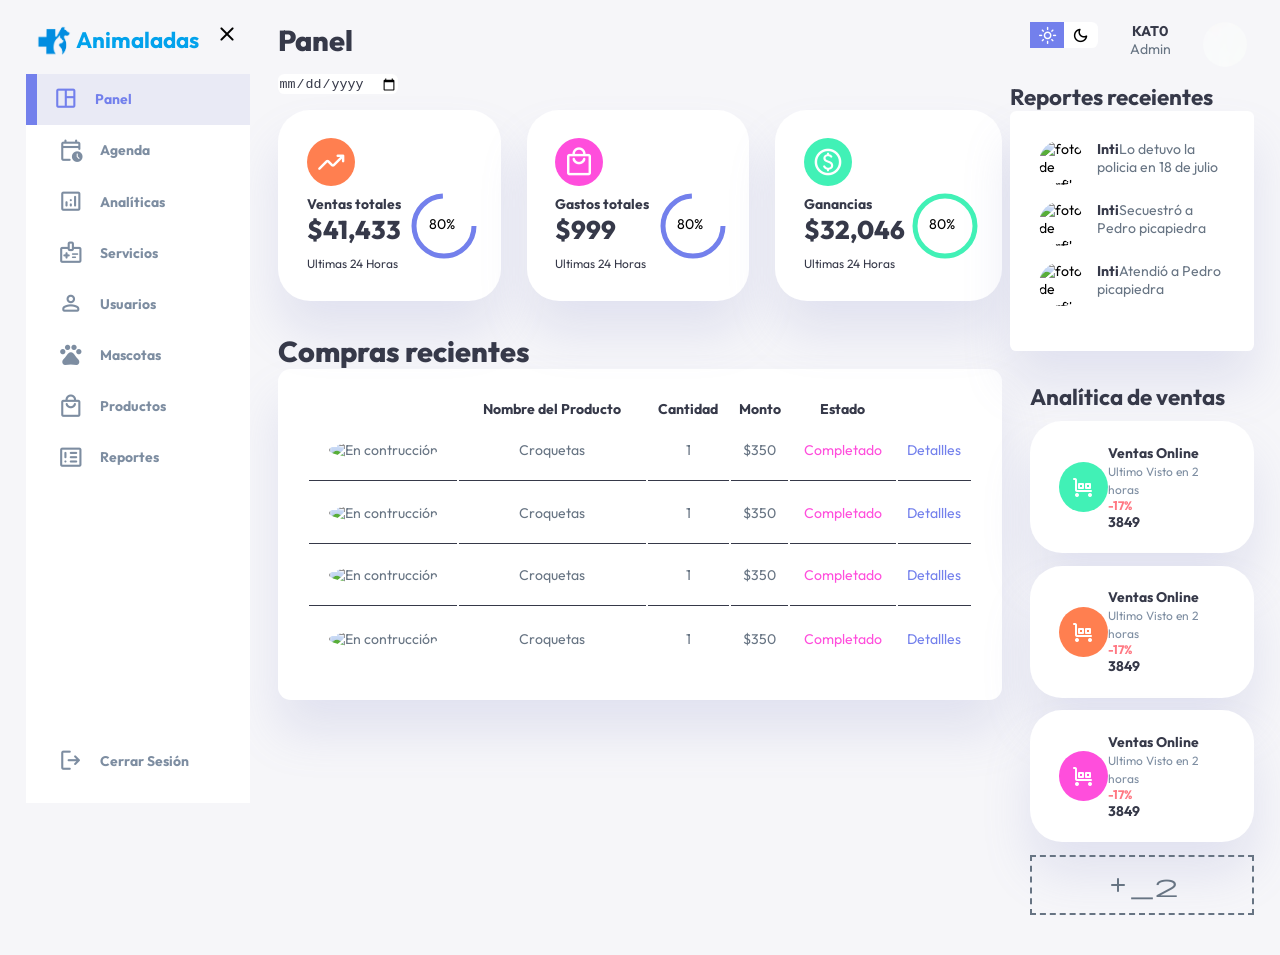
==== Dashboard/indexD.htm @ 575ad944 "Panel de Administrador 1.0" ====
<!DOCTYPE html>
<html lang="es">

<head>
    <meta charset="UTF-8">
    <meta http-equiv="X-UA-Compatible" content="IE=edge">
    <meta name="viewport" content="width=device-width, initial-scale=1.0">
    <title>Panel de Administrador
    </title>
    <link rel="stylesheet" href="style.css">
</head>

<body>

    <div class="container">
        <!-- Inicio sección logo-->
        <aside>
            <div class="top">
                <div class="logo">
                    <h2><img src="imgs/LogoVeterinaria.png" alt="logo veterinaira"><span
                            class="veterinaria">Animaladas</span></h2>
                    <div class="close" id="close_btn">
                        <span class="material-symbols-rounded"> close </span>
                    </div>
                </div>
            </div>
            <!-- Fin del top-->

            <div class="sidebar">

                <a href="#" class="active">
                    <span class="material-symbols-rounded">
                        space_dashboard
                    </span>
                    <h3>Panel</h3>
                </a>

                <a href="#">
                    <span class="material-symbols-rounded">
                        calendar_clock
                    </span>
                    <h3>Agenda</h3>
                </a>

                <a href="#">
                    <span class="material-symbols-rounded">
                        analytics
                    </span>
                    <h3>Analíticas</h3>
                </a>

                <a href="#">
                    <span class="material-symbols-rounded">
                        medical_information
                    </span>
                    <h3>Servicios</h3>
                </a>

                <a href="#">
                    <span class="material-symbols-rounded">
                        person
                    </span>
                    <h3>Usuarios</h3>
                </a>

                <a href="#">
                    <span class="material-symbols-rounded">
                        pets
                    </span>
                    <h3>Mascotas</h3>
                </a>

                <a href="#">
                    <span class="material-symbols-rounded">
                        local_mall
                    </span>
                    <h3>Productos</h3>
                </a>

                <a href="#">
                    <span class="material-symbols-rounded">
                        breaking_news
                    </span>
                    <h3>Reportes</h3>
                </a>

                <a href="#">
                    <span class="material-symbols-rounded">
                        logout
                    </span>
                    <h3>Cerrar Sesión</h3>
                </a>



            </div>


        </aside>
        <!-- Final seccíon del costado-->


        <!-- Inicio sección principal-->
        <main>
            <h1>Panel</h1>

            <div class="date">
                <input type="date">
            </div>

            <div class="insights">
                <!-- Inicio Vender-->
                <div class="ventas">
                    <span class="material-symbols-rounded">
                        trending_up
                    </span>
                    <div class="middle">
                        <div class="left">
                            <h3>Ventas totales</h3>
                            <h1>$41,433</h1>
                        </div>
                        <div class="progress">
                            <svg>
                                <circle r="30" cy="40" cx="40"> </circle>
                            </svg>
                            <div class="number"> 80%</div>
                        </div>
                    </div>
                    <small>Ultimas 24 Horas</small>
                </div>

                <!-- Fin Vender-->

                <!-- Inicio Gastos-->
                <div class="gastos">
                    <span class="material-symbols-rounded">
                        local_mall
                    </span>
                    <div class="middle">
                        <div class="left">
                            <h3>Gastos totales</h3>
                            <h1>$999</h1>
                        </div>
                        <div class="progress">
                            <svg>
                                <circle r="30" cy="40" cx="40"> </circle>
                            </svg>
                            <div class="number"> 80%</div>
                        </div>
                    </div>
                    <small>Ultimas 24 Horas</small>
                </div>

                <!-- Fin Gastos-->

                <!-- Inicio Ganancias-->
                <div class="ganancias">
                    <span class="material-symbols-rounded">
                        paid
                    </span>
                    <div class="middle">
                        <div class="left">
                            <h3>Ganancias</h3>
                            <h1>$32,046</h1>
                        </div>
                        <div class="progress">
                            <svg>
                                <circle r="30" cy="40" cx="40"> </circle>
                            </svg>
                            <div class="number"> 80%</div>
                        </div>
                    </div>
                    <small>Ultimas 24 Horas</small>
                </div>

                <!-- Fin Ganancias-->
            </div>
            <!-- Fin insides-->

            <!-- Inicio Compras recientes-->
            <div class="recient_order">
                <h1>Compras recientes</h1>
                <table>


                    <thead>
                        <tr>
                            <th><!-- Imagen--></th>
                            <th>Nombre del Producto</th>
                            <th>Cantidad</th>
                            <th>Monto</th>
                            <th>Estado</th>
                        </tr>
                    </thead>

                    <tbody>

                        <tr>
                            <td><img class="imagen-producto"
                                    src="https://www.shutterstock.com/shutterstock/photos/106914167/display_1500/stock-photo-under-construction-d-little-human-character-the-builder-sitting-with-a-laptop-side-view-people-106914167.jpg"
                                    alt="En contrucción"></td>
                            <td>Croquetas</td>
                            <td>1</td>
                            <td>$350</td>
                            <td class="warning"> Completado</td>
                            <td class="primary">Detallles</td>
                        </tr>

                        <tr>
                            <td><img class="imagen-producto"
                                    src="https://www.shutterstock.com/shutterstock/photos/106914167/display_1500/stock-photo-under-construction-d-little-human-character-the-builder-sitting-with-a-laptop-side-view-people-106914167.jpg"
                                    alt="En contrucción"></td>
                            <td>Croquetas</td>
                            <td>1</td>
                            <td>$350</td>
                            <td class="warning"> Completado</td>
                            <td class="primary">Detallles</td>
                        </tr>

                        <tr>
                            <td><img class="imagen-producto"
                                    src="https://www.shutterstock.com/shutterstock/photos/106914167/display_1500/stock-photo-under-construction-d-little-human-character-the-builder-sitting-with-a-laptop-side-view-people-106914167.jpg"
                                    alt="En contrucción"></td>
                            <td>Croquetas</td>
                            <td>1</td>
                            <td>$350</td>
                            <td class="warning"> Completado</td>
                            <td class="primary">Detallles</td>
                        </tr>

                        <tr>
                            <td><img class="imagen-producto"
                                    src="https://www.shutterstock.com/shutterstock/photos/106914167/display_1500/stock-photo-under-construction-d-little-human-character-the-builder-sitting-with-a-laptop-side-view-people-106914167.jpg"
                                    alt="En contrucción"></td>
                            <td>Croquetas</td>
                            <td>1</td>
                            <td>$350</td>
                            <td class="warning"> Completado</td>
                            <td class="primary">Detallles</td>
                        </tr>

                    </tbody>

                </table>
            </div>



            <!-- Fin Compras recientes-->

        </main>
        <!-- Final sección principal-->

        <!--  Inicio sección derecha-->
        <div class="right">
            <div class="top">

                <button id="menu_bar">
                    <span class="material-symbols-rounded">
                        menu
                    </span>
                </button>
                <div class="theme-toggler">
                    <span class="material-symbols-rounded active">
                        light_mode
                    </span>
                    <span class="material-symbols-rounded">
                        dark_mode
                    </span>
                </div>
                <div class="profile">
                    <div class="info">
                        <p><b>KAT0</b></p>
                        <p>Admin</p>
                        <small class="text-muted"></small>
                    </div>
                    <div class="profile-photo">
                        <img src="imgs/Designer (1).png" alt="Foto de perfil">
                    </div>
                </div>
            </div>
            <!--Termina el top-->

            <!-- Inicio reportes recientes-->
            <div class="reportes-recientes">
                <h2>Reportes receientes</h2>
                <div class="updates">
                    <div class="update">
                        <div class="profile-photo">
                            <img src="https://media.tenor.com/4DgzaemGVRIAAAAM/void-eyes.gif" alt="foto de perfil-2">
                        </div>
                        <div class="message">
                            <p><b>Inti</b>Lo detuvo la policia en 18 de julio</p>
                        </div>
                    </div>

                    <div class="update">
                        <div class="profile-photo">
                            <img src="https://media.tenor.com/4DgzaemGVRIAAAAM/void-eyes.gif" alt="foto de perfil-2">
                        </div>
                        <div class="message">
                            <p><b>Inti</b>Secuestró a Pedro picapiedra</p>
                        </div>
                    </div>

                    <div class="update">
                        <div class="profile-photo">
                            <img src="https://media.tenor.com/4DgzaemGVRIAAAAM/void-eyes.gif" alt="foto de perfil-2">
                        </div>
                        <div class="message">
                            <p><b>Inti</b>Atendió a Pedro picapiedra</p>
                        </div>
                    </div>
                </div>

            </div>

            <!-- Fin reportes recientes-->

            <!--Inicio Analítica de ventas-->
            <div class="analitica-ventas">
                <h2>Analítica de ventas</h2>

                <div class="item">
                    <div class="icon">
                        <span class="material-symbols-rounded">
                            trolley
                        </span>
                    </div>

                    <div class="right_text">
                        <div class="info">
                            <h3>Ventas Online</h3>
                            <small class="text-muted"> Ultimo Visto en 2 horas</small>
                        </div>
                        <h5 class="danger">-17%</h5>
                        <h3>3849</h3>
                    </div>

                </div>

                <div class="item">
                    <div class="icon">
                        <span class="material-symbols-rounded">
                            trolley
                        </span>
                    </div>

                    <div class="right_text">
                        <div class="info">
                            <h3>Ventas Online</h3>
                            <small class="text-muted"> Ultimo Visto en 2 horas</small>
                        </div>
                        <h5 class="danger">-17%</h5>
                        <h3>3849</h3>
                    </div>

                </div>

                <div class="item">
                    <div class="icon">
                        <span class="material-symbols-rounded">
                            trolley
                        </span>
                    </div>

                    <div class="right_text">
                        <div class="info">
                            <h3>Ventas Online</h3>
                            <small class="text-muted"> Ultimo Visto en 2 horas</small>
                        </div>
                        <h5 class="danger">-17%</h5>
                        <h3>3849</h3>
                    </div>

                </div>
            </div>




            <!--Fin Analítica de ventas-->
            <div class="añadir_productos">
                <div>
                    <span class="material-symbols-rounded">
                        add_2
                    </span>
                </div>
            </div>
        </div>

        <!--  Final sección derecha-->

    </div>



    <script src="script.js"></script>
</body>

</html>
---- Dashboard/style.css ----
/* Iconos */
@import url('https://fonts.googleapis.com/css2?family=Material+Symbols+Rounded:opsz,wght,FILL,GRAD@20..48,100..700,0..1,-50..200');

/*Fuente */
@import url('https://fonts.googleapis.com/css2?family=Google+Sans:ital,opsz,wght@0,17..18,400..700;1,17..18,400..700&family=Outfit:wght@100..900&display=swap');

/*Variables para reutilizar*/
:root {
    --clr-veterinaria: #02A2EC;
    --clr-principal: #7380ec;
    --clr-peligro: #ff7782;
    --clr-exito: #41f1b6;
    --clr-blanco: #fff;
    --clr-info-oscuro: #7d8da1;
    --clr-info-claro: #dce1eb;
    --clr-oscuro: #363949;
    --clr-advertencia: #ff4edc;
    --clr-claro: rgba(132, 139, 200, 0.18);
    --clr-variante-principal: #111e88;
    --clr-variante-oscura: #677483;
    --clr-fondo: #f6f6f9;

    --radio-borde-tarjeta: 2rem;
    --radio-borde-1: 0.4rem;
    --radio-borde-2: 0.8rem;
    --radio-borde-3: 1.2rem;
    --relleno-tarjeta: 1.8rem;
    --relleno-1: 1.2rem;
    --sombra-caja: 0 2rem 3rem var(--clr-claro);
}
/***********************
Modo Oscuro
********************* */
.dark-theme-variables {
    --clr-fondo: #181a1e;
    --clr-blanco: #202528;
    --clr-claro: rgba(0, 0, 0, 0.4);
    --clr-oscuro: #edeffd;
    --clr-variante-oscura: #a3bdcc;
    --sombra-caja: 0 2rem 3rem var(--clr-claro);
}



* {
    margin: 0;
    padding: 0;
    box-sizing: border-box;
    text-decoration: none;
    border: 0;
    list-style: none;
    appearance: none;

}

body {
    font-family: "Outfit", sans-serif;
    font-optical-sizing: auto;
    font-weight: 400;
    font-style: normal;
    width: 100vw;
    height: 100vh;
    font-size: 0.88rem;
    user-select: none;
    overflow-x: hidden;
    background-color: var(--clr-fondo);

}



.container {
    display: grid;
    width: 96%;
    gap: 1.8rem;
    grid-template-columns: 14rem auto 14rem;
    margin: 0 auto;
}

a {
    color: var(--clr-oscuro);
}

/* Lineas de texto */
h1 {
    font-weight: 800;
    font-size: 1.8rem;
}

h2 {
    font-weight: 00;
    font-size: 1.4rem;
}

h3 {
    font-size: 0.87rem;
}

h4 {
    font-size: 0.8rem;
}

h5 {
    font-size: 0.77rem;
}

small {
    font-size: 0.75rem;
    color: var(--clr-oscuro);
}


.profile-photo {
    width: 2.8rem;
    height: 2.8rem;
    border-radius: 50%;
    overflow: hidden;
}

.imagen-producto {
    width: 2rem;
    height: 2rem;
    border-radius: 100%;
    object-fit: cover;
}

.text-muted {
    color: var(--clr-info-oscuro);
}

p {
    color: var(--clr-variante-oscura)
}

b {
    color: var(--clr-oscuro)
}
.veterinaria{
    color: var(--clr-veterinaria);
}
.primary {
    color: var(--clr-principal);
}

.success {
    color: var(--clr-exito);
}

.danger {
    color: var(--clr-peligro);
}

.warning {
    color: var(--clr-advertencia);
}

/*Barra del Costado*/

aside {
    height: 100vh;

}

aside .top {
    background-color: var(--clr-fondo);
    display: flex;
    justify-content: space-around;
    align-items: center;
    margin-top: 1.4rem;

}

aside .logo {
    display: flex;
    gap: 1rem;
}

aside .top h2 img {
    background-color: transparent;
    width: 2.2rem;
    height: 2.2rem;
    object-fit: contain;
    flex-shrink: 0;
}

aside .top h2 {
    display: flex;
    align-items: center;
    gap: 0.35rem;
    white-space: nowrap;
}



/*************************
Barra del otro costado xd
*************************/

aside .sidebar {
    background-color: var(--clr-blanco);
    display: flex;
    flex-direction: column;
    height: 81vh;
    position: relative;
    top: 1rem;

}

aside .h3 {
    font-weight: 400;
}

aside .sidebar a {
    display: flex;
    color: var(--clr-info-oscuro);
    margin-left: 2rem;
    gap: 1rem;
    align-items: center;
    height: 3.2rem;
    transition: all .1 ease-in;

}

aside .sidebar a span {
    font-size: 1.6rem;
    transition: all .1 ease-in;

}

aside .sidebar a:last-child {
    position: absolute;
    bottom: 1rem;
    width: 100%;
}

aside .sidebar a.active {
    background: var(--clr-claro);
    color: var(--clr-principal);
    margin-left: 0;
    border-left: 5px solid var(--clr-principal);
}

aside .sidebar a.active::before {
    content: '';
    width: 6px;
    height: 100%;
    background-color: var(--clr-principal);

}

aside .sidebar a:hover {
    color: var(--clr-principal);
}

aside .sidebar a:hover span {
    margin-left: 0.1rem;
    transition: .3s ease;
}

aside .sidebar a span.msg_count {
    background: var(--clr-peligro);
    color: var(--clr-blanco);
    padding: 2px 5px;
    font-size: 11px;
    border-radius: var(--radio-borde-1);
}


/* **************************************
Empieza el estilo de la sección principal MAIN
****************************************/

main {
    margin-top: 1.4rem;
    width: auto;

}

main input {
    background-color: transparent;
    border: 0;
    outline: 0;
    color: var(--clr-oscuro);
}

main .date {
    display: inline-block;
    background-color: var(--clr-blanco);
    border-radius: var(--radio-borde-1);
    margin-top: 1rem;
    padding: 0, 5rem 1.6rem;
}

main .insights {
    display: grid;
    grid-template-columns: repeat(3, 1fr);
    gap: 1.6rem;
}

main .insights>div {
    background-color: var(--clr-blanco);
    padding: var(--relleno-tarjeta);
    border-radius: var(--radio-borde-tarjeta);
    margin-top: 1rem;
    box-shadow: var(--sombra-caja);
    transition: all 0.3s ease;
}

main .insights>div:hover {
    box-shadow: none;
}

main .insights>div span {
    background-color: coral;
    padding: 0.5rem;
    border-radius: 50%;
    color: var(--clr-blanco);
    font-size: 2rem;
}

main .insights>div.gastos span {
    background: var(--clr-advertencia);
}

main .insights>div.ganancias span {
    background: var(--clr-exito);
}

main .insights>div .middle {
    display: flex;
    align-items: center;
    justify-content: space-between;
}

main .insights>div .middle h1 {
    font-size: 1.6rem;
}

main h1 {
    color: var(--clr-oscuro)
}

main .insights h1 {
    color: var(--clr-oscuro)
}

main .insights h3 {
    color: var(--clr-oscuro)
}

main .insights p {
    color: var(--clr-oscuro)
}

main .insights .progress {
    position: relative;
    height: 68px;
    width: 68px;
    border-radius: 50px;
}

main .insights svg {
    height: 150px;
    height: 150px;
    position: absolute;
    top: 0;
}

main .insights svg circle {
    fill: none;
    stroke: var(--clr-principal);
    transform: rotate(270, 80, 80);
    stroke-width: 5;
}

main .insights .ventas svg circle {
    stroke-dashoffset: 10;
    stroke-dasharray: 150;
}

main .insights .gastos svg circle {
    stroke-dashoffset: 10;
    stroke-dasharray: 150;
}

main .insights .ganancias svg circle {
    stroke: var(--clr-exito);
}

main .insights .progress .number {
    position: absolute;
    top: 5%;
    left: 5%;
    height: 100%;
    width: 100%;
    display: flex;
    justify-content: center;
    align-items: center;
}

main .recient_order {
    margin-top: 2rem;
}

main .recient_order h2 {
    color: var(--clr-oscuro);
}

main .recient_order table {
    background-color: var(--clr-blanco);
    width: 100%;
    border-radius: var(--radio-borde-2);
    padding: var(--relleno-tarjeta);
    text-align: center;
    box-shadow: var(--sombra-caja);
    transition: all 0.3s ease;
    color: var(--clr-oscuro);
}

main .recient_order table:hover {
    box-shadow: none;
}

main table tbody tr {
    height: 3.8rem;
    border-bottom: 1px solid var(--clr-blanco);
    color: var(--clr-variante-oscura);
}

main table tbody td {
    height: 3.8rem;
    border-bottom: 1px solid var(--clr-oscuro);

}

main table tbody tr:last-child td {
    border: none;
}

main .recient_order a {
    text-align: center;
    display: block;
    margin: 1rem;
}


/* *************************************
 Empieza el estilo de la sección derecha 
*************************************** */

.right {
    margin-top: 1.4rem;
}

.right h2 {
    color: var(--clr-oscuro)
}

.right .top {
    display: flex;
    justify-content: start;
    gap: 2rem;
}

.right .top button {
    display: none;

}

.right .theme-toggler {
    background-color: var(--clr-blanco);
    display: flex;
    justify-content: space-between;
    height: 1.6rem;
    width: 4.2rem;
    cursor: pointer;
    border-radius: var(--radio-borde-1);
}


.right .theme-toggler span {
    font-size: 1.2rem;
    width: 50%;
    height: 100%;
    display: flex;
    align-items: center;
    justify-content: center;
}

.right .theme-toggler span.active {
    background-color: var(--clr-principal);
    color: white;
}

.right .top .profile {
    display: flex;
    gap: 2rem;
    text-align: center;
}

.right .info h3 {
    color: var(--clr-oscuro);
}

.right .item h3 {
    color: var(--clr-oscuro);
}

/* Reportes recientes*/

.right .reportes-recientes {
    margin-top: 1rem;
    margin-left: -20px;

}

.right .reportes-recientes .updates {
    background-color: var(--clr-blanco);
    padding: var(--relleno-tarjeta);
    border-radius: var(--radio-borde-1);
    box-shadow: var(--sombra-caja);
    transition: all .3s ease;
}

.right .reportes-recientes .updates:hover {
    box-shadow: none;
}

.right .reportes-recientes .update {
    display: grid;
    grid-template-columns: 2.6rem auto;
    gap: 1rem;
    margin-bottom: 1rem;
}

/*Analitica de ventas*/

.right .analitica-ventas {
    margin-top: 2rem;
}

.right .analitica-ventas .item {
    background-color: var(--clr-blanco);
    display: flex;
    justify-content: space-between;
    align-items: center;
    gap: 1;
    margin: 10px 0;
    width: 100%;
    margin-bottom: 0.8rem;
    padding: 1.4rem var(--relleno-tarjeta);
    border-radius: var(--radio-borde-tarjeta);
    box-shadow: var(--sombra-caja);
}

.right .analitica-ventas .item:hover {
    box-shadow: none;
}

.right .analitica-ventas .item .icon {
    background-color: coral;
    padding: 0.6rem;
    color: var(--clr-blanco);
    border-radius: 50%;
    width: 50px;
    height: 50px;
    display: flex;
    align-items: center;
    justify-content: center;
}

.right .analitica-ventas .item:nth-child(2) .icon {
    background-color: var(--clr-exito);
}

.right .analitica-ventas .item:nth-child(4) .icon {
    background-color: var(--clr-advertencia);
}

.añadir_productos div {
    display: flex;
    height: 60px;
    width: 100%;
    text-align: center;
    justify-content: center;
    align-items: center;
    border: 2px dashed;
    color: var(--clr-variante-oscura);
    margin-bottom: 40px;
}

/* ***********
Query de Media
************* */
@media screen and (max-width: 1200px) {
    .container {
        width: 94%;
        grid-template-columns: 7rem auto 14rem;

    }

    aside .sidebar h3 {
        display: none;

    }

    aside .sidebar a:last-child {
        position: relative;
        margin-top: 1.8rem;
    }

    main .insights {
        display: grid;
        grid-template-columns: repeat(1, 1fr);
    }
    main h1{
        text-align: center;
    }
}

/* ***********
Query de Media para teléfonos
************* */

@media screen and (max-width: 786px) {
    .container {
        width: 100%;
        grid-template-columns: repeat(1, 1fr);
    }

    aside {
        position: fixed;
        width: 18rem;
        z-index: 3;
        background-color: var(--clr-blanco);
        display: none;
        left: -100px;
        animation: menuAni .3s forwards;
    }
    @keyframes menuAni {
        to{
            left: 0;
        }
        
        
    }



    aside .logo h2 {
        display: inline;
    }

    aside .sidebar h3 {
        display: inline;
    }

    aside .sidebar a {
        width: 100%;
        height: 3.4rem;
    }

    aside .top div.close span {
        display: inline;
        position: absolute;
        right: 0;
        margin-right: 30px;
        font-size: 35px;
        cursor: pointer;
    }

    .right .top {
        position: fixed;
        top: 0;
        left: 0;
        display: flex;
        justify-content: center;
        align-items: center;
        padding: 0 0.8rem;
        background: var(--clr-blanco);
        width: 100%;
        height: 4.6rem;
        z-index: 2;
        box-shadow: 0 1rem 1rem var(--sombra-caja);
        margin: 0;

    }

    main .insights {
        display: grid;
        grid-template-columns: repeat(1, 1fr);
        gap: 1.6rem;
        padding: 40px;

    }

    main .recient_order {
        padding: 30px;
        margin: 0 auto;
    }

    .right .profile {
        position: absolute;
        left: 70%;
    }

    .right .reportes-recientes {
        padding: 30px;
    }

    .right .analitica-ventas {
        padding: 30px;
    }

    .añadir_productos {
        padding: 30px;
        cursor: pointer;
    }
.right .top button{
    display: inline-block;
background: transparent;
cursor: pointer;
color: var(--clr-oscuro);
position: absolute;
left: 1rem;
}

}
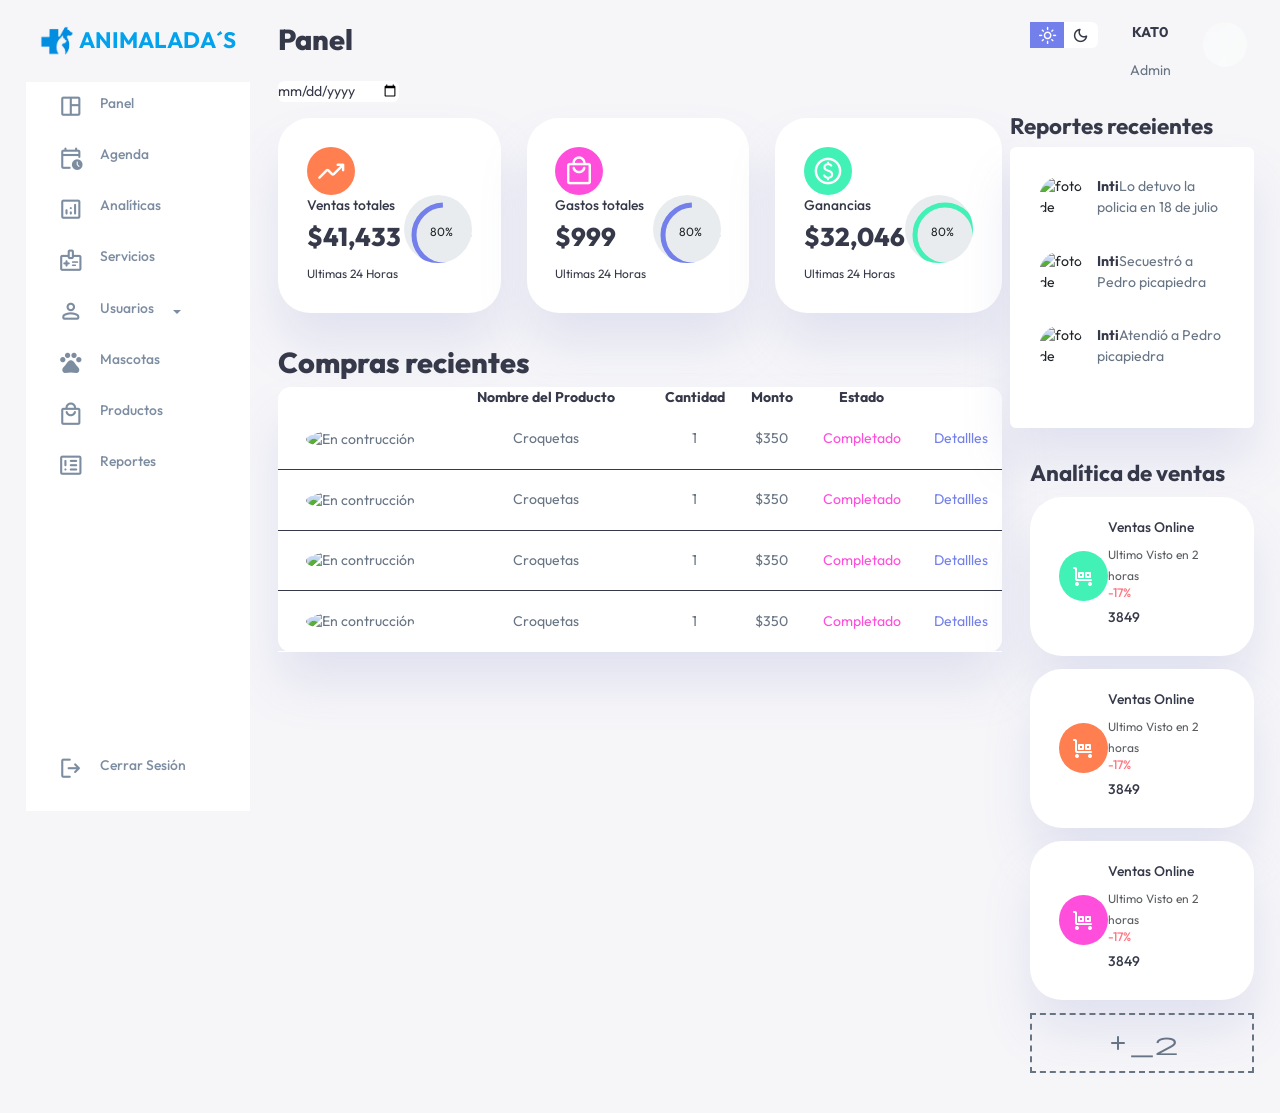
==== commit e51b01a8: "Dashboard 1.1 auran't" ====
--- a/Dashboard/indexD.htm
+++ b/Dashboard/indexD.htm
@@ -7,18 +7,25 @@
     <meta name="viewport" content="width=device-width, initial-scale=1.0">
     <title>Panel de Administrador
     </title>
-    <link rel="stylesheet" href="style.css">
+    <!--BootStrap-->
+    <link href="https://cdn.jsdelivr.net/npm/bootstrap@5.3.8/dist/css/bootstrap.min.css" rel="stylesheet"
+        integrity="sha384-sRIl4kxILFvY47J16cr9ZwB07vP4J8+LH7qKQnuqkuIAvNWLzeN8tE5YBujZqJLB" crossorigin="anonymous">
+    <!-- Hoja de estilos-->
+        <link rel="stylesheet" href="style.css">
+<!--DataTable-->
+        <link rel="stylesheet" href="https://cdn.datatables.net/3.1.2/css/dataTables.bootstrap5.min.css">
+<link rel="icon" type="image/png" href="favicon.png">
 </head>
 
 <body>
 
-    <div class="container">
+    <div class="dashboard-container">
         <!-- Inicio sección logo-->
         <aside>
             <div class="top">
                 <div class="logo">
                     <h2><img src="imgs/LogoVeterinaria.png" alt="logo veterinaira"><span
-                            class="veterinaria">Animaladas</span></h2>
+                            class="veterinaria">ANIMALADA´S</span></h2>
                     <div class="close" id="close_btn">
                         <span class="material-symbols-rounded"> close </span>
                     </div>
@@ -26,65 +33,70 @@
             </div>
             <!-- Fin del top-->
 
-            <div class="sidebar">
-
-                <a href="#" class="active">
+            <nav id="sidebar">
+
+                <a href="#" data-section="panel">
                     <span class="material-symbols-rounded">
                         space_dashboard
                     </span>
                     <h3>Panel</h3>
                 </a>
 
-                <a href="#">
+                <a href="#" data-section="agenda">
                     <span class="material-symbols-rounded">
                         calendar_clock
                     </span>
                     <h3>Agenda</h3>
                 </a>
 
-                <a href="#">
+                <a href="#" data-section="analiticas">
                     <span class="material-symbols-rounded">
                         analytics
                     </span>
                     <h3>Analíticas</h3>
                 </a>
 
-                <a href="#">
+                <a href="#" data-section="servicios">
                     <span class="material-symbols-rounded">
                         medical_information
                     </span>
                     <h3>Servicios</h3>
                 </a>
 
-                <a href="#">
-                    <span class="material-symbols-rounded">
-                        person
-                    </span>
-                    <h3>Usuarios</h3>
-                </a>
-
-                <a href="#">
+                <div class="dropdown usuarios-dropdown">
+                    <a href="#" class="usuarios-toggle dropdown-toggle" data-bs-toggle="dropdown"
+                        data-bs-display="static" aria-expanded="false">
+                        <span class="material-symbols-rounded">person</span>
+                        <h3>Usuarios</h3>
+                    </a>
+                    <ul class="dropdown-menu">
+                        <li><a class="dropdown-item" href="#" data-section="clientes">Clientes</a></li>
+                        <li><a class="dropdown-item" href="#" data-section="empleados">Empleados</a></li>
+                    </ul>
+                </div>
+
+                <a href="#" data-section="mascotas">
                     <span class="material-symbols-rounded">
                         pets
                     </span>
                     <h3>Mascotas</h3>
                 </a>
 
-                <a href="#">
+                <a href="#" data-section="productos">
                     <span class="material-symbols-rounded">
                         local_mall
                     </span>
                     <h3>Productos</h3>
                 </a>
 
-                <a href="#">
+                <a href="#" data-section="reportes">
                     <span class="material-symbols-rounded">
                         breaking_news
                     </span>
                     <h3>Reportes</h3>
                 </a>
 
-                <a href="#">
+                <a href="#" data-section="logout">
                     <span class="material-symbols-rounded">
                         logout
                     </span>
@@ -93,7 +105,7 @@
 
 
 
-            </div>
+            </nav>
 
 
         </aside>
@@ -102,152 +114,210 @@
 
         <!-- Inicio sección principal-->
         <main>
-            <h1>Panel</h1>
-
-            <div class="date">
-                <input type="date">
-            </div>
-
-            <div class="insights">
-                <!-- Inicio Vender-->
-                <div class="ventas">
-                    <span class="material-symbols-rounded">
-                        trending_up
-                    </span>
-                    <div class="middle">
-                        <div class="left">
-                            <h3>Ventas totales</h3>
-                            <h1>$41,433</h1>
-                        </div>
-                        <div class="progress">
-                            <svg>
-                                <circle r="30" cy="40" cx="40"> </circle>
-                            </svg>
-                            <div class="number"> 80%</div>
-                        </div>
-                    </div>
-                    <small>Ultimas 24 Horas</small>
-                </div>
-
-                <!-- Fin Vender-->
-
-                <!-- Inicio Gastos-->
-                <div class="gastos">
-                    <span class="material-symbols-rounded">
-                        local_mall
-                    </span>
-                    <div class="middle">
-                        <div class="left">
-                            <h3>Gastos totales</h3>
-                            <h1>$999</h1>
-                        </div>
-                        <div class="progress">
-                            <svg>
-                                <circle r="30" cy="40" cx="40"> </circle>
-                            </svg>
-                            <div class="number"> 80%</div>
-                        </div>
-                    </div>
-                    <small>Ultimas 24 Horas</small>
-                </div>
-
-                <!-- Fin Gastos-->
-
-                <!-- Inicio Ganancias-->
-                <div class="ganancias">
-                    <span class="material-symbols-rounded">
-                        paid
-                    </span>
-                    <div class="middle">
-                        <div class="left">
-                            <h3>Ganancias</h3>
-                            <h1>$32,046</h1>
-                        </div>
-                        <div class="progress">
-                            <svg>
-                                <circle r="30" cy="40" cx="40"> </circle>
-                            </svg>
-                            <div class="number"> 80%</div>
-                        </div>
-                    </div>
-                    <small>Ultimas 24 Horas</small>
-                </div>
-
-                <!-- Fin Ganancias-->
-            </div>
-            <!-- Fin insides-->
-
-            <!-- Inicio Compras recientes-->
-            <div class="recient_order">
-                <h1>Compras recientes</h1>
-                <table>
-
-
-                    <thead>
-                        <tr>
-                            <th><!-- Imagen--></th>
-                            <th>Nombre del Producto</th>
-                            <th>Cantidad</th>
-                            <th>Monto</th>
-                            <th>Estado</th>
-                        </tr>
-                    </thead>
-
-                    <tbody>
-
-                        <tr>
-                            <td><img class="imagen-producto"
-                                    src="https://www.shutterstock.com/shutterstock/photos/106914167/display_1500/stock-photo-under-construction-d-little-human-character-the-builder-sitting-with-a-laptop-side-view-people-106914167.jpg"
-                                    alt="En contrucción"></td>
-                            <td>Croquetas</td>
-                            <td>1</td>
-                            <td>$350</td>
-                            <td class="warning"> Completado</td>
-                            <td class="primary">Detallles</td>
-                        </tr>
-
-                        <tr>
-                            <td><img class="imagen-producto"
-                                    src="https://www.shutterstock.com/shutterstock/photos/106914167/display_1500/stock-photo-under-construction-d-little-human-character-the-builder-sitting-with-a-laptop-side-view-people-106914167.jpg"
-                                    alt="En contrucción"></td>
-                            <td>Croquetas</td>
-                            <td>1</td>
-                            <td>$350</td>
-                            <td class="warning"> Completado</td>
-                            <td class="primary">Detallles</td>
-                        </tr>
-
-                        <tr>
-                            <td><img class="imagen-producto"
-                                    src="https://www.shutterstock.com/shutterstock/photos/106914167/display_1500/stock-photo-under-construction-d-little-human-character-the-builder-sitting-with-a-laptop-side-view-people-106914167.jpg"
-                                    alt="En contrucción"></td>
-                            <td>Croquetas</td>
-                            <td>1</td>
-                            <td>$350</td>
-                            <td class="warning"> Completado</td>
-                            <td class="primary">Detallles</td>
-                        </tr>
-
-                        <tr>
-                            <td><img class="imagen-producto"
-                                    src="https://www.shutterstock.com/shutterstock/photos/106914167/display_1500/stock-photo-under-construction-d-little-human-character-the-builder-sitting-with-a-laptop-side-view-people-106914167.jpg"
-                                    alt="En contrucción"></td>
-                            <td>Croquetas</td>
-                            <td>1</td>
-                            <td>$350</td>
-                            <td class="warning"> Completado</td>
-                            <td class="primary">Detallles</td>
-                        </tr>
-
-                    </tbody>
-
-                </table>
-            </div>
-
-
-
-            <!-- Fin Compras recientes-->
-
+            <section id="panel" class="main-section active">
+                <h1>Panel</h1>
+
+                <div class="date">
+                    <input type="date">
+                </div>
+
+                <div class="insights">
+                    <!-- Inicio Vender-->
+                    <div class="ventas">
+                        <span class="material-symbols-rounded">
+                            trending_up
+                        </span>
+                        <div class="middle">
+                            <div class="left">
+                                <h3>Ventas totales</h3>
+                                <h1>$41,433</h1>
+                            </div>
+                            <div class="progress">
+                                <svg>
+                                    <circle r="30" cy="40" cx="40"> </circle>
+                                </svg>
+                                <div class="number"> 80%</div>
+                            </div>
+                        </div>
+                        <small>Ultimas 24 Horas</small>
+                    </div>
+
+                    <!-- Fin Vender-->
+
+                    <!-- Inicio Gastos-->
+                    <div class="gastos">
+                        <span class="material-symbols-rounded">
+                            local_mall
+                        </span>
+                        <div class="middle">
+                            <div class="left">
+                                <h3>Gastos totales</h3>
+                                <h1>$999</h1>
+                            </div>
+                            <div class="progress">
+                                <svg>
+                                    <circle r="30" cy="40" cx="40"> </circle>
+                                </svg>
+                                <div class="number"> 80%</div>
+                            </div>
+                        </div>
+                        <small>Ultimas 24 Horas</small>
+                    </div>
+
+                    <!-- Fin Gastos-->
+
+                    <!-- Inicio Ganancias-->
+                    <div class="ganancias">
+                        <span class="material-symbols-rounded">
+                            paid
+                        </span>
+                        <div class="middle">
+                            <div class="left">
+                                <h3>Ganancias</h3>
+                                <h1>$32,046</h1>
+                            </div>
+                            <div class="progress">
+                                <svg>
+                                    <circle r="30" cy="40" cx="40"> </circle>
+                                </svg>
+                                <div class="number"> 80%</div>
+                            </div>
+                        </div>
+                        <small>Ultimas 24 Horas</small>
+                    </div>
+
+                    <!-- Fin Ganancias-->
+                </div>
+                <!-- Fin insides-->
+
+                <!-- Inicio Compras recientes-->
+                <div class="recient_order">
+                    <h1>Compras recientes</h1>
+                    <table>
+
+
+                        <thead>
+                            <tr>
+                                <th><!-- Imagen--></th>
+                                <th>Nombre del Producto</th>
+                                <th>Cantidad</th>
+                                <th>Monto</th>
+                                <th>Estado</th>
+                            </tr>
+                        </thead>
+
+                        <tbody>
+
+                            <tr>
+                                <td><img class="imagen-producto"
+                                        src="https://www.shutterstock.com/shutterstock/photos/106914167/display_1500/stock-photo-under-construction-d-little-human-character-the-builder-sitting-with-a-laptop-side-view-people-106914167.jpg"
+                                        alt="En contrucción"></td>
+                                <td>Croquetas</td>
+                                <td>1</td>
+                                <td>$350</td>
+                                <td class="warning"> Completado</td>
+                                <td class="primary">Detallles</td>
+                            </tr>
+
+                            <tr>
+                                <td><img class="imagen-producto"
+                                        src="https://www.shutterstock.com/shutterstock/photos/106914167/display_1500/stock-photo-under-construction-d-little-human-character-the-builder-sitting-with-a-laptop-side-view-people-106914167.jpg"
+                                        alt="En contrucción"></td>
+                                <td>Croquetas</td>
+                                <td>1</td>
+                                <td>$350</td>
+                                <td class="warning"> Completado</td>
+                                <td class="primary">Detallles</td>
+                            </tr>
+
+                            <tr>
+                                <td><img class="imagen-producto"
+                                        src="https://www.shutterstock.com/shutterstock/photos/106914167/display_1500/stock-photo-under-construction-d-little-human-character-the-builder-sitting-with-a-laptop-side-view-people-106914167.jpg"
+                                        alt="En contrucción"></td>
+                                <td>Croquetas</td>
+                                <td>1</td>
+                                <td>$350</td>
+                                <td class="warning"> Completado</td>
+                                <td class="primary">Detallles</td>
+                            </tr>
+
+                            <tr>
+                                <td><img class="imagen-producto"
+                                        src="https://www.shutterstock.com/shutterstock/photos/106914167/display_1500/stock-photo-under-construction-d-little-human-character-the-builder-sitting-with-a-laptop-side-view-people-106914167.jpg"
+                                        alt="En contrucción"></td>
+                                <td>Croquetas</td>
+                                <td>1</td>
+                                <td>$350</td>
+                                <td class="warning"> Completado</td>
+                                <td class="primary">Detallles</td>
+                            </tr>
+
+                        </tbody>
+
+                    </table>
+                </div>
+
+
+
+                <!-- Fin Compras recientes-->
+            </section>
+            <!-- Fin sección Panel-->
+
+            <section id="agenda" class="main-section">
+                <h1>Agenda</h1>
+                <p>Acá vas a poder ver y gestionar los turnos programados de la veterinaria.</p>
+            </section>
+
+            <section id="analiticas" class="main-section">
+                <h1>Analíticas</h1>
+                <p>Estadísticas y métricas del negocio (ventas, servicios más solicitados, etc.).</p>
+            </section>
+
+            <section id="servicios" class="main-section">
+                <h1>Servicios</h1>
+                <p>Listado de servicios ofrecidos: consultas, laboratorio, peluquería, cirugías, internación.</p>
+            </section>
+
+            <section id="clientes" class="main-section">
+                <h1>Clientes</h1>
+                <p>Administración de clientes de la veterinaria.</p>
+                <div class="table-responsive">
+                    <table id="datatable_usuarios" class="table"> 
+                        <thead>
+                            <tr>
+                                <th>#</th>
+                                <th>Nombre</th>
+                                <th>Email</th>
+                                <th>Ciudad</th>
+                                <th>Companía</th>
+                            </tr>
+                        </thead>
+                        <tbody id="tableBody_usuarios">
+
+                        </tbody>
+                    </table>
+                    </div>
+            </section>
+
+            <section id="empleados" class="main-section">
+                <h1>Empleados</h1>
+                <p>Administración del personal de la veterinaria.</p>
+            </section>
+
+            <section id="mascotas" class="main-section">
+                <h1>Mascotas</h1>
+                <p>Registro de mascotas, historial clínico y datos de sus dueños.</p>
+            </section>
+
+            <section id="productos" class="main-section">
+                <h1>Productos</h1>
+                <p>Control de stock y catálogo de productos del Pet Shop.</p>
+            </section>
+
+            <section id="reportes" class="main-section">
+                <h1>Reportes</h1>
+                <p>Reportes generados por el sistema.</p>
+            </section>
         </main>
         <!-- Final sección principal-->
 
@@ -393,9 +463,20 @@
 
     </div>
 
-
-
-    <script src="script.js"></script>
+<!-- jQuery -->
+<script src="https://cdnjs.cloudflare.com/ajax/libs/jquery/4.0.0/jquery.min.js"></script>
+
+<!-- Bootstrap -->
+<script src="https://cdn.jsdelivr.net/npm/bootstrap@5.3.8/dist/js/bootstrap.bundle.min.js"
+    integrity="sha384-FKyoEForCGlyvwx9Hj09JcYn3nv7wiPVlz7YYwJrWVcXK/BmnVDxM+D2scQbITxI"
+    crossorigin="anonymous"></script>
+
+<!-- DataTables -->
+<script src="https://cdn.datatables.net/3.1.2/js/dataTables.min.js"></script>
+<script src="https://cdn.datatables.net/3.1.2/js/dataTables.bootstrap5.min.js"></script>
+
+<!-- Tu JS -->
+<script src="script.js"></script>
 </body>
 
 </html>
--- a/Dashboard/style.css
+++ b/Dashboard/style.css
@@ -28,6 +28,7 @@
     --relleno-1: 1.2rem;
     --sombra-caja: 0 2rem 3rem var(--clr-claro);
 }
+
 /***********************
 Modo Oscuro
 ********************* */
@@ -69,7 +70,7 @@
 
 
 
-.container {
+.dashboard-container {
     display: grid;
     width: 96%;
     gap: 1.8rem;
@@ -79,6 +80,7 @@
 
 a {
     color: var(--clr-oscuro);
+    text-decoration: none;
 }
 
 /* Lineas de texto */
@@ -88,7 +90,7 @@
 }
 
 h2 {
-    font-weight: 00;
+    font-weight: 700;
     font-size: 1.4rem;
 }
 
@@ -135,9 +137,11 @@
 b {
     color: var(--clr-oscuro)
 }
-.veterinaria{
+
+.veterinaria {
     color: var(--clr-veterinaria);
 }
+
 .primary {
     color: var(--clr-principal);
 }
@@ -173,6 +177,10 @@
 aside .logo {
     display: flex;
     gap: 1rem;
+}
+
+#close_btn {
+    display: none;
 }
 
 aside .top h2 img {
@@ -196,7 +204,7 @@
 Barra del otro costado xd
 *************************/
 
-aside .sidebar {
+aside #sidebar {
     background-color: var(--clr-blanco);
     display: flex;
     flex-direction: column;
@@ -210,7 +218,7 @@
     font-weight: 400;
 }
 
-aside .sidebar a {
+aside #sidebar a {
     display: flex;
     color: var(--clr-info-oscuro);
     margin-left: 2rem;
@@ -221,43 +229,94 @@
 
 }
 
-aside .sidebar a span {
+aside #sidebar a span {
     font-size: 1.6rem;
     transition: all .1 ease-in;
 
 }
 
-aside .sidebar a:last-child {
+aside #sidebar > a:last-child {
     position: absolute;
     bottom: 1rem;
     width: 100%;
 }
 
-aside .sidebar a.active {
+aside #sidebar > a.active {
     background: var(--clr-claro);
     color: var(--clr-principal);
     margin-left: 0;
     border-left: 5px solid var(--clr-principal);
 }
 
-aside .sidebar a.active::before {
+aside #sidebar > a.active::before {
     content: '';
     width: 6px;
     height: 100%;
     background-color: var(--clr-principal);
-
-}
-
-aside .sidebar a:hover {
+}
+
+aside #sidebar .usuarios-toggle.active {
+    background: var(--clr-claro);
     color: var(--clr-principal);
-}
-
-aside .sidebar a:hover span {
+    width: 100%;
+    margin-left: 0;
+    padding-left: 2rem;
+    border-left: 0;
+}
+
+aside #sidebar .usuarios-toggle.active::before {
+    content: none;
+}
+
+
+aside #sidebar .usuarios-dropdown {
+    width: 100%;
+}
+
+aside #sidebar .usuarios-dropdown .dropdown-menu {
+    position: static;
+    inset: auto;
+    transform: none !important;
+    width: 100%;
+    margin: 0;
+    padding: 0;
+    background: transparent;
+    border: 0;
+    box-shadow: none;
+}
+
+aside #sidebar .usuarios-dropdown .dropdown-menu a {
+    display: block;
+    height: auto;
+    margin: 0;
+    padding: 0.55rem 2rem 0.55rem 1rem;
+    color: var(--clr-info-oscuro);
+    font-size: 0.88rem;
+    text-align: right;
+}
+
+aside #sidebar .usuarios-dropdown .dropdown-menu a:hover,
+aside #sidebar .usuarios-dropdown .dropdown-menu a:focus {
+    background-color: var(--clr-claro);
+    color: var(--clr-principal);
+}
+
+aside #sidebar .usuarios-dropdown .dropdown-menu a.active {
+    background-color: var(--clr-claro);
+    color: var(--clr-principal);
+    border-left: 5px solid var(--clr-principal);
+}
+
+aside #sidebar a:hover {
+    color: var(--clr-principal);
+}
+
+aside #sidebar a:hover span {
     margin-left: 0.1rem;
     transition: .3s ease;
 }
 
-aside .sidebar a span.msg_count {
+aside #sidebar a span.msg_count {
     background: var(--clr-peligro);
     color: var(--clr-blanco);
     padding: 2px 5px;
@@ -274,6 +333,14 @@
     margin-top: 1.4rem;
     width: auto;
 
+}
+
+main .main-section {
+    display: none;
+}
+
+main .main-section.active {
+    display: block;
 }
 
 main input {
@@ -443,6 +510,36 @@
     margin: 1rem;
 }
 
+/* Inicio estilos de Clientes */
+#clientes > p {
+    color: var(--clr-variante-oscura);
+    margin: 0.5rem 0 1rem;
+}
+
+#clientes > .btn {
+    display: block;
+    margin: 0 0 1rem auto;
+}
+
+#clientes .table-responsive {
+    border-radius: var(--radio-borde-2);
+}
+
+#clientes .table {
+    --bs-table-bg: var(--clr-blanco);
+    --bs-table-color: var(--clr-oscuro);
+    margin-top: 0;
+    border-collapse: separate;
+    border-spacing: 0;
+    border-radius: var(--radio-borde-2);
+    overflow: hidden;
+}
+
+#clientes .table th {
+    white-space: nowrap;
+}
+/* Fin estilos de Clientes */
+
 
 /* *************************************
  Empieza el estilo de la sección derecha 
@@ -485,6 +582,7 @@
     display: flex;
     align-items: center;
     justify-content: center;
+    color: var(--clr-oscuro);
 }
 
 .right .theme-toggler span.active {
@@ -593,18 +691,34 @@
 Query de Media
 ************* */
 @media screen and (max-width: 1200px) {
-    .container {
+    .dashboard-container {
         width: 94%;
         grid-template-columns: 7rem auto 14rem;
 
     }
 
-    aside .sidebar h3 {
+    aside #sidebar h3 {
         display: none;
 
     }
 
-    aside .sidebar a:last-child {
+    aside #sidebar .usuarios-dropdown,
+    aside #sidebar .usuarios-dropdown .dropdown-menu {
+        min-width: 0;
+        max-width: 100%;
+        overflow: hidden;
+        box-shadow: none;
+    }
+
+    aside #sidebar .usuarios-dropdown .dropdown-menu a {
+        box-sizing: border-box;
+        width: 100%;
+        padding-right: 0.5rem;
+        padding-left: 0.5rem;
+        overflow-wrap: anywhere;
+    }
+
+    aside #sidebar > a:last-child {
         position: relative;
         margin-top: 1.8rem;
     }
@@ -613,7 +727,8 @@
         display: grid;
         grid-template-columns: repeat(1, 1fr);
     }
-    main h1{
+
+    main h1 {
         text-align: center;
     }
 }
@@ -623,7 +738,7 @@
 ************* */
 
 @media screen and (max-width: 786px) {
-    .container {
+    .dashboard-container {
         width: 100%;
         grid-template-columns: repeat(1, 1fr);
     }
@@ -637,30 +752,38 @@
         left: -100px;
         animation: menuAni .3s forwards;
     }
+
     @keyframes menuAni {
-        to{
+        to {
             left: 0;
         }
-        
-        
-    }
-
+
+
+    }
+
+    main {
+        margin-top: 4.6rem;
+    }
 
 
     aside .logo h2 {
         display: inline;
     }
 
-    aside .sidebar h3 {
+    aside #sidebar h3 {
         display: inline;
     }
 
-    aside .sidebar a {
+    aside #sidebar a {
         width: 100%;
         height: 3.4rem;
     }
 
-    aside .top div.close span {
+    aside.mobile-open #close_btn {
+        display: block;
+    }
+
+    aside.mobile-open .top div.close span {
         display: inline;
         position: absolute;
         right: 0;
@@ -694,6 +817,8 @@
 
     }
 
+
+
     main .recient_order {
         padding: 30px;
         margin: 0 auto;
@@ -716,13 +841,14 @@
         padding: 30px;
         cursor: pointer;
     }
-.right .top button{
-    display: inline-block;
-background: transparent;
-cursor: pointer;
-color: var(--clr-oscuro);
-position: absolute;
-left: 1rem;
-}
+
+    .right .top button {
+        display: inline-block;
+        background: transparent;
+        cursor: pointer;
+        color: var(--clr-oscuro);
+        position: absolute;
+        left: 1rem;
+    }
 
 }
